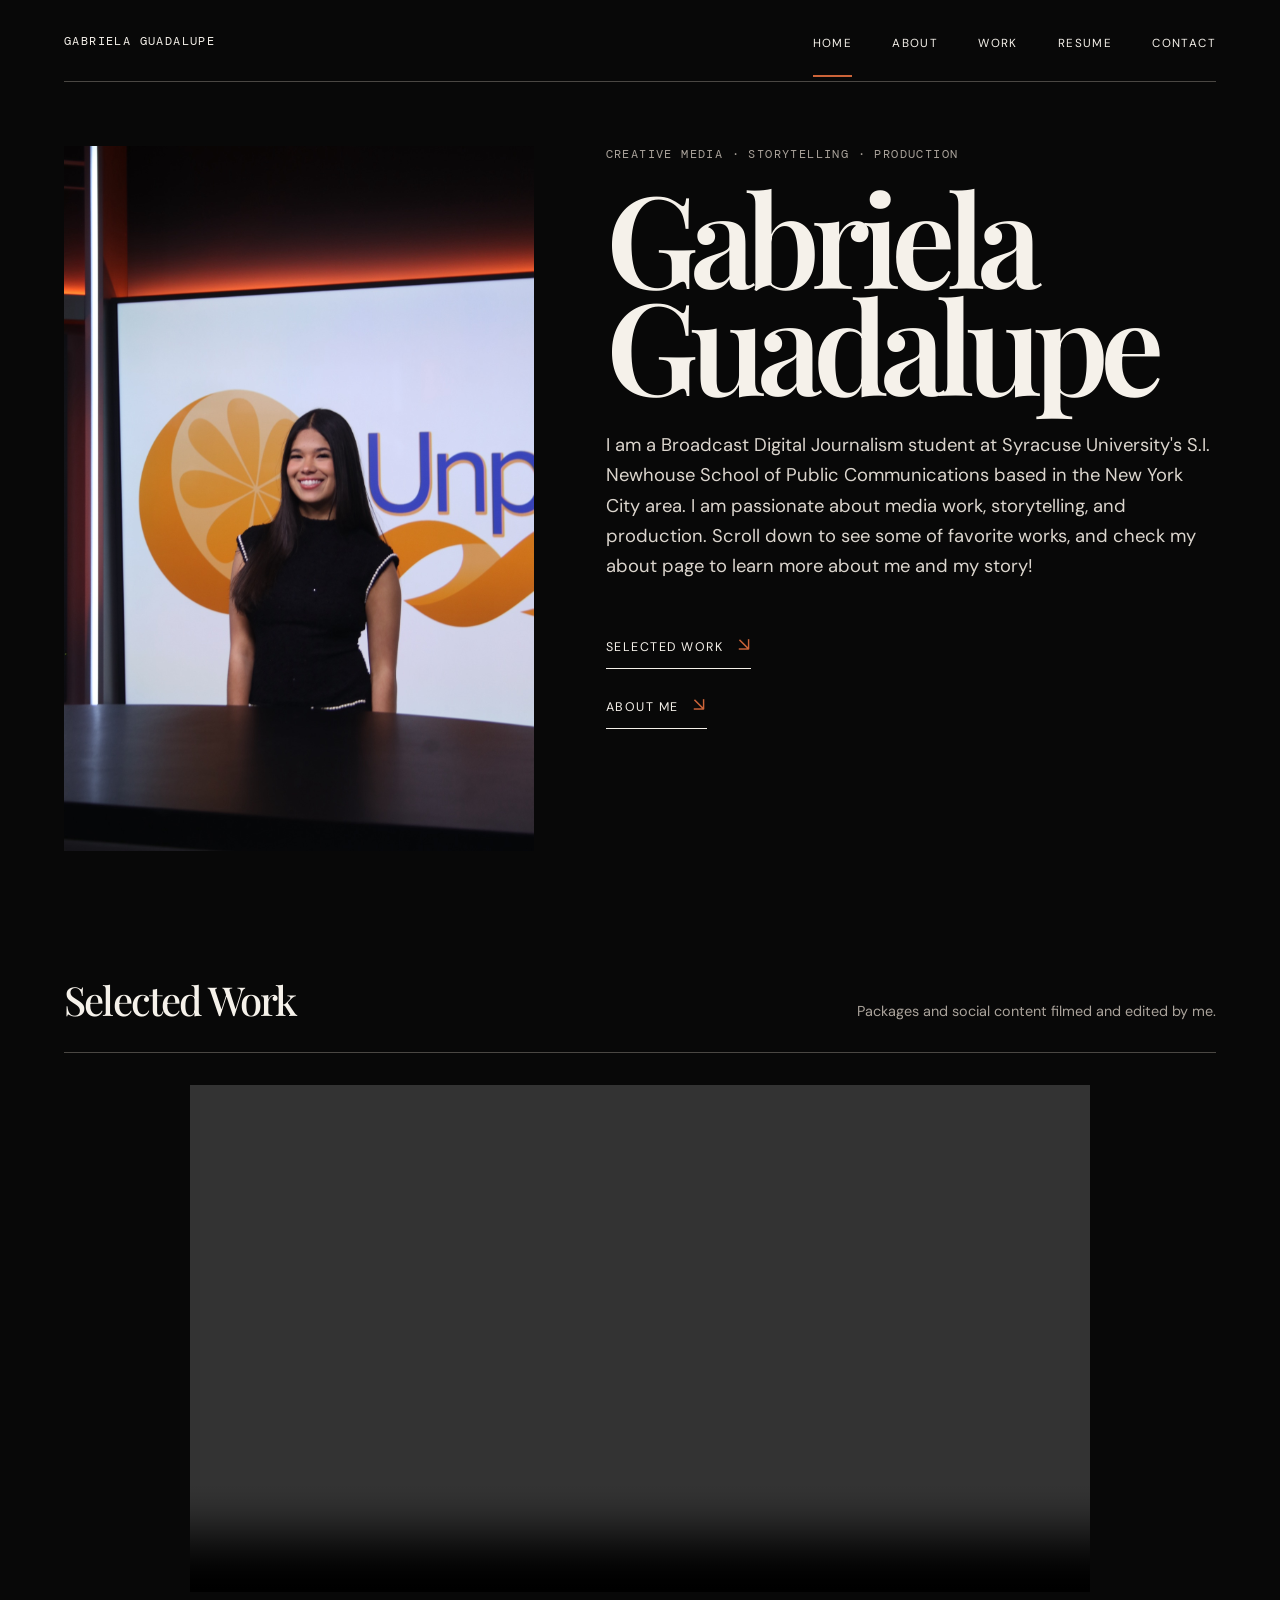
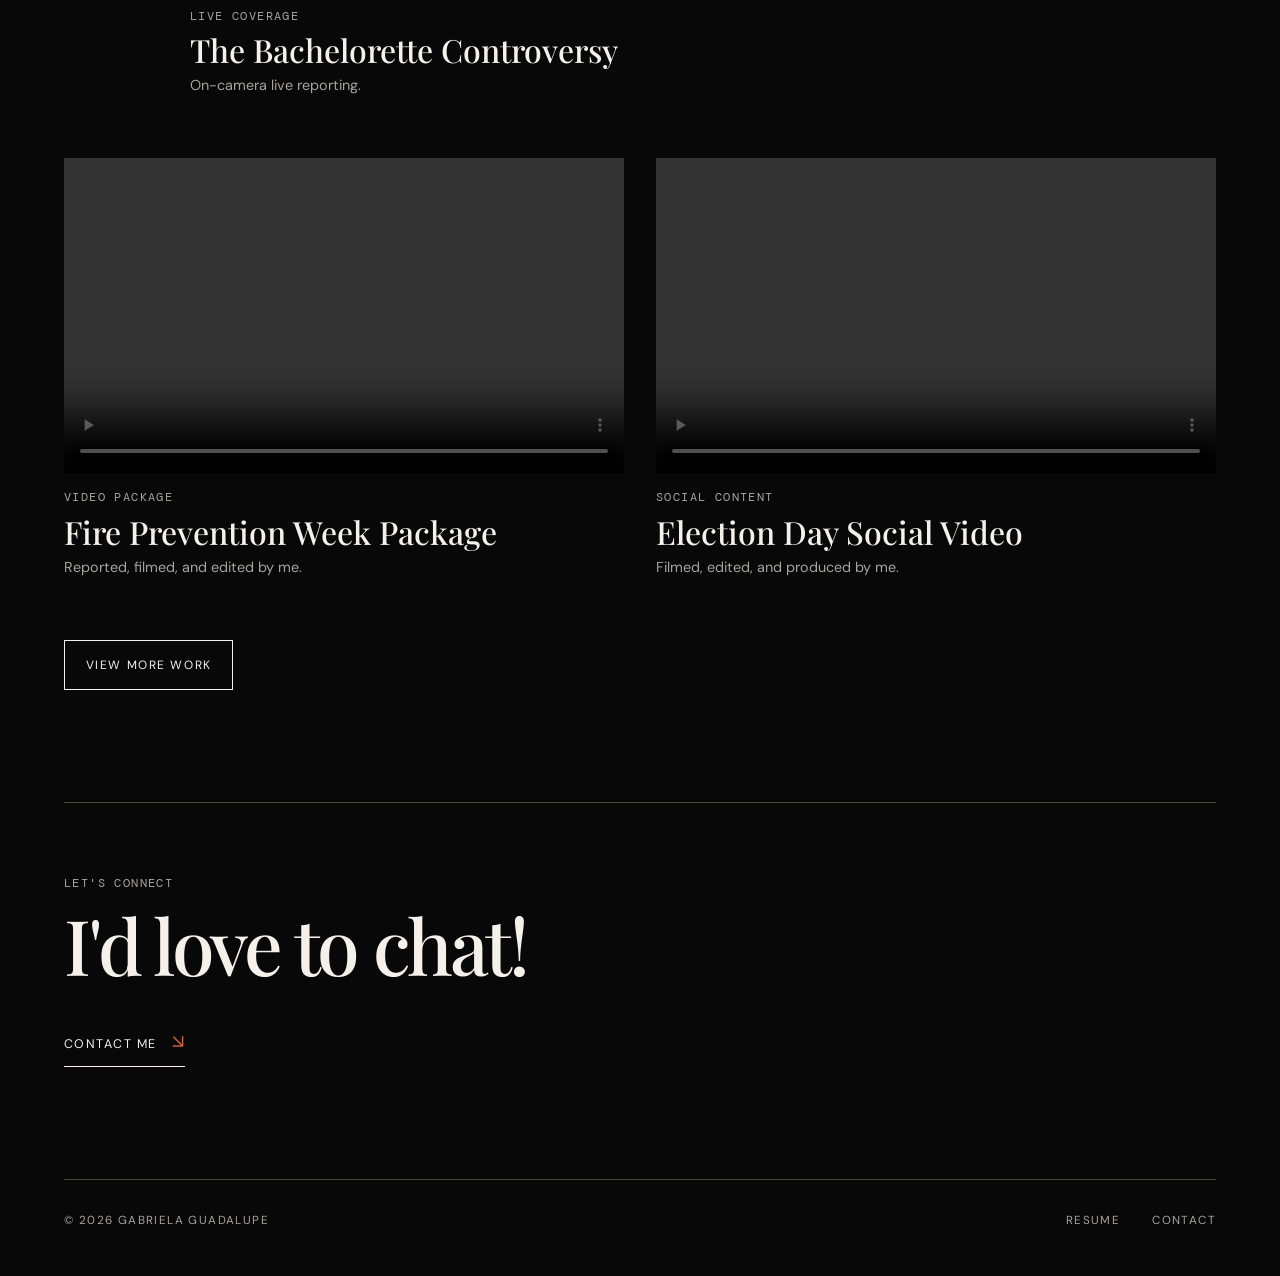
==== index.html @ 5ec6d978 "publishing to github." ====
<!doctype html>
<html lang="en">
  <head>
    <meta charset="UTF-8" />
    <meta name="viewport" content="width=device-width, initial-scale=1.0" />
    <meta name="description" content="Gabriela Guadalupe — Media, storytelling and production." />
    <title>Gabriela Guadalupe | Portfolio</title>
    <link rel="preconnect" href="https://fonts.googleapis.com" />
    <link rel="preconnect" href="https://fonts.gstatic.com" crossorigin />
    <link href="https://fonts.googleapis.com/css2?family=DM+Mono&family=DM+Sans:opsz,wght@9..40,400;9..40,500;9..40,700&family=Playfair+Display:ital,wght@0,500;0,600;0,700;1,500&display=swap" rel="stylesheet" />
    <link rel="stylesheet" href="styles.css" />
  </head>
  <body>
    <header class="site-header">
      <a class="wordmark" href="index.html">GABRIELA GUADALUPE</a>
      <button class="menu-button" aria-label="Open navigation" aria-expanded="false">MENU</button>
      <nav class="main-nav" aria-label="Main navigation">
        <a class="active" href="index.html">HOME</a>
        <a href="about.html">ABOUT</a>
        <a href="work.html">WORK</a>
        <a href="resume.html">RESUME</a>
        <a href="contact.html">CONTACT</a>
      </nav>
    </header>

    <main>
      <section class="hero wrap">
       <div class="hero-photo photo-placeholder">
  <img src="images/gabby-photo.jpg" alt="Photo of Gabriela Guadalupe" />
</div>
        <div class="hero-copy">
          <p class="eyebrow">CREATIVE MEDIA · STORYTELLING · PRODUCTION</p>
          <h1>Gabriela<br />Guadalupe</h1>
          <p class="intro">I am a Broadcast Digital Journalism student at Syracuse University's S.I. Newhouse School of Public Communications based in the New York City area. I am passionate about media work, storytelling, and production. Scroll down to see some of favorite works, and check my about page to learn more about me and my story!</p>
          <div class="hero-links">
            <a class="text-link" href="#selected-work">SELECTED WORK <span>↘</span></a>
            <a class="text-link" href="about.html">ABOUT ME <span>↘</span></a>
          </div>
        </div>
      </section>

      <section class="featured wrap" id="selected-work" aria-labelledby="featured-heading">
        <div class="section-heading">
          <h2 id="featured-heading">Selected Work</h2>
          <p>Packages and social content filmed and edited by me.</p>
        </div>

        <article class="feature-card feature-card-large">
          <video class="package-embed" controls playsinline preload="metadata">
            <source src="videos/bachlorettecontroversy.mp4" type="video/mp4">
            Your browser does not support video playback.
          </video>
          <div class="work-meta"><p class="eyebrow">LIVE COVERAGE</p><h3>The Bachelorette Controversy</h3><p>On-camera live reporting.</p></div>
        </article>

        <div class="work-grid">
          <article class="feature-card">
            <video class="package-embed" controls playsinline preload="metadata">
              <source src="videos/firepackage.mp4" type="video/mp4">
              Your browser does not support video playback.
            </video>
            <div class="work-meta"><p class="eyebrow">VIDEO PACKAGE</p><h3>Fire Prevention Week Package</h3><p>Reported, filmed, and edited by me.</p></div>
          </article>
          <article class="feature-card">
            <video class="package-embed" controls playsinline preload="metadata">
              <source src="videos/election-day-social.mp4" type="video/mp4">
              Your browser does not support video playback.
            </video>
            <div class="work-meta"><p class="eyebrow">SOCIAL CONTENT</p><h3>Election Day Social Video</h3><p>Filmed, edited, and produced by me.</p></div>
          </article>
        </div>
        <a class="button" href="work.html">VIEW MORE WORK</a>
      </section>

      <section class="contact-banner wrap">
        <p class="eyebrow">LET'S CONNECT</p>
        <h2>I'd love to chat!</h2>
        <a class="text-link" href="contact.html">CONTACT ME <span>↘</span></a>
      </section>
    </main>

    <footer><span>© <span id="year"></span> GABRIELA GUADALUPE</span><a href="resume.html">RESUME</a><a href="contact.html">CONTACT</a></footer>
    <script src="script.js"></script>
  </body>
</html>
---- styles.css ----
:root {
  --black: #080808;
  --white: #f5f1ea;
  --muted: #aaa39b;
  --line: #4a4743;
  --accent: #cc6439;
}

* {
  box-sizing: border-box;
}

html {
  scroll-behavior: smooth;
}

body {
  margin: 0;
  background: var(--black);
  color: var(--white);
  font-family: "DM Sans", sans-serif;
}

a {
  color: inherit;
  text-decoration: none;
}

.wrap {
  width: min(1320px, calc(100% - 8rem));
  margin: auto;
}

/* Navigation */

.site-header {
  width: min(1320px, calc(100% - 8rem));
  min-height: 82px;
  margin: auto;
  border-bottom: 1px solid var(--line);
  display: flex;
  align-items: center;
  justify-content: space-between;
}

.wordmark,
.main-nav,
a,
.eyebrow,
footer {
  font-size: 0.73rem;
  letter-spacing: 0.12em;
}

.wordmark {
  font-family: "DM Mono", monospace;
}

.main-nav {
  display: flex;
  gap: 2.5rem;
}

.main-nav a {
  padding: 1.9rem 0 1.5rem;
}

.main-nav a.active {
  border-bottom: 2px solid var(--accent);
}

.menu-button {
  display: none;
}

/* Homepage introduction */

.hero {
  display: grid;
  grid-template-columns: 1fr 1.3fr;
  gap: 4.5rem;
  padding: 4rem 0 7rem;
  align-items: stretch;
}


.hero-photo.photo-placeholder {
  width: 100%;
  min-height: 520px;
  height: 100%;
  overflow: hidden;
  background: #161616;
}

.hero-photo.photo-placeholder img {
  width: 100%;
  height: 100%;
  object-fit: contain;
  object-position: center bottom;
  display: block;
}

.hero-copy h1,
.page-title {
  margin: 1.3rem 0 2rem;
  font-family: "Playfair Display", serif;
  font-size: clamp(4.8rem, 10vw, 10.5rem);
  font-weight: 600;
  line-height: 0.84;
  letter-spacing: -0.07em;
}

.intro,
.page-intro {
  max-width: 630px;
  color: #dbd5cd;
  font-size: 1.15rem;
  line-height: 1.65;
}

.eyebrow {
  margin: 0;
  color: var(--muted);
  font-family: "DM Mono", monospace;
}

.text-link {
  display: inline-block;
  margin-top: 2rem;
  padding-bottom: 0.7rem;
  border-bottom: 1px solid var(--white);
  font-size: 0.78rem;
}

.text-link span {
  margin-left: 0.65rem;
  color: var(--accent);
  font-size: 1.2rem;
}

/* About section */

.about-strip {
  display: grid;
  grid-template-columns: 0.8fr 1.2fr;
  gap: 4.5rem;
  padding: 2.7rem 0 5.5rem;
  border-top: 1px solid var(--line);
}

.about-strip h2,
.section-heading h2,
.contact-banner h2 {
  margin: 0 0 1.2rem;
  font-family: "Playfair Display", serif;
  font-size: clamp(2rem, 4vw, 4rem);
  font-weight: 500;
  line-height: 1.05;
  letter-spacing: -0.045em;
}

.about-strip p:not(.eyebrow) {
  max-width: 650px;
  color: #c9c3bc;
  line-height: 1.75;
}

/* Work section */

.featured {
  padding: 1rem 0 7rem;
}

.section-heading {
  display: flex;
  align-items: baseline;
  justify-content: space-between;
  margin-bottom: 2rem;
  padding-bottom: 1.15rem;
  border-bottom: 1px solid var(--line);
}

.section-heading h2 {
  margin: 0;
  font-size: 2.5rem;
}

.section-heading p {
  color: var(--muted);
  font-size: 0.9rem;
}

.video-placeholder {
  position: relative;
  display: grid;
  aspect-ratio: 16 / 8;
  place-items: center;
  background: linear-gradient(135deg, #3d3d3d, #171717);
  color: #eae6df;
  font-size: 0.7rem;
  letter-spacing: 0.15em;
}

.video-placeholder::after {
  position: absolute;
  inset: 0;
  border: 1px solid #555;
  content: "";
}

.play-icon {
  display: grid;
  width: 64px;
  height: 64px;
  margin-bottom: 1.6rem;
  padding-left: 4px;
  place-items: center;
  border-radius: 50%;
  background: #161616cc;
  font-size: 2rem;
  letter-spacing: 0;
}

.video-placeholder .play-icon + span {
  position: absolute;
  top: 60%;
}

.work-meta {
  padding-top: 1rem;
}

.work-meta h3,
.archive-card h3 {
  margin: 0.55rem 0;
  font-family: "Playfair Display", serif;
  font-size: 2rem;
  font-weight: 500;
  line-height: 1.1;
}

.work-meta p:not(.eyebrow),
.archive-card p {
  margin: 0;
  color: var(--muted);
  font-size: 0.9rem;
}

.work-grid {
  display: grid;
  grid-template-columns: 1fr 1fr;
  gap: 2rem;
  margin: 4rem 0;
}

.small {
  aspect-ratio: 16 / 9;
}

.small .play-icon {
  width: 48px;
  height: 48px;
  font-size: 1.35rem;
}

.button {
  display: inline-block;
  padding: 1rem 1.3rem;
  border: 1px solid var(--white);
  font-size: 0.75rem;
  letter-spacing: 0.13em;
  transition: 0.2s;
}

.button:hover {
  background: var(--white);
  color: var(--black);
}

/* Contact banner */

.contact-banner {
  padding: 4.5rem 0 7rem;
  border-top: 1px solid var(--line);
}

.contact-banner h2 {
  margin: 0.8rem 0;
  font-size: clamp(3rem, 6vw, 6rem);
}

/* Other pages */

.page-top {
  padding: 5rem 0 8rem;
}

.page-title {
  margin-top: 0.7rem;
}

.page-title em {
  font-weight: 500;
}

.page-intro {
  margin-bottom: 3rem;
}

.work-section {
  margin-top: 7rem;
}

.archive-grid {
  display: grid;
  grid-template-columns: 1fr 1fr;
  gap: 2rem;
}

.archive-card {
  padding-bottom: 1.8rem;
  border-bottom: 1px solid var(--line);
}

.vertical {
  max-width: 330px;
  aspect-ratio: 9 / 12;
}

.resume-note {
  max-width: 620px;
  margin-top: 3rem;
  color: var(--muted);
  line-height: 1.7;
}

.resume-note code {
  color: var(--white);
}

.contact-links {
  margin-top: 5rem;
  border-top: 1px solid var(--line);
}

.contact-links a {
  display: flex;
  justify-content: space-between;
  padding: 1.5rem 0;
  border-bottom: 1px solid var(--line);
  font-family: "Playfair Display", serif;
  font-size: clamp(1.5rem, 3vw, 3rem);
  font-weight: 500;
  letter-spacing: -0.03em;
}

.contact-links span {
  color: var(--accent);
}

/* Footer */

footer {
  display: flex;
  gap: 2rem;
  width: min(1320px, calc(100% - 8rem));
  margin: auto;
  padding: 2rem 0 3rem;
  border-top: 1px solid var(--line);
  color: var(--muted);
}

footer a {
  margin-left: auto;
}

footer a + a {
  margin-left: 0;
}

/* Mobile version */

@media (max-width: 700px) {
  .wrap,
  .site-header,
  footer {
    width: calc(100% - 2.5rem);
  }

  .site-header {
    min-height: 68px;
  }

  .menu-button {
    display: block;
    border: 0;
    background: none;
    color: var(--white);
    font-family: "DM Mono", monospace;
    font-size: 0.7rem;
    letter-spacing: 0.12em;
  }

  .main-nav {
    display: none;
  }

  .main-nav.open {
    position: absolute;
    z-index: 5;
    top: 68px;
    right: 1.25rem;
    left: 1.25rem;
    display: flex;
    flex-direction: column;
    gap: 0;
    padding: 1rem;
    background: #151515;
  }

  .main-nav a {
    padding: 0.9rem;
  }

  .hero,
  .about-strip {
    grid-template-columns: 1fr;
    gap: 2rem;
  }

  .hero {
    padding: 2.5rem 0 4rem;
  }

  .hero-photo.photo-placeholder {
    width: 220px;
    height: 220px;
    justify-self: start;
    order: 2;
  }

  .hero-copy {
    order: 1;
  }

  .hero-copy h1,
  .page-title {
    font-size: 4.5rem;
  }

  .about-strip {
    padding: 2rem 0 4rem;
  }

  .section-heading {
    display: block;
  }

  .section-heading p {
    margin: 1rem 0 0;
  }

  .work-grid,
  .archive-grid {
    grid-template-columns: 1fr;
  }

  .featured {
    padding-bottom: 4rem;
  }

  .page-top {
    padding: 3rem 0 5rem;
  }

  .contact-links {
    margin-top: 3rem;
  }

  footer {
    flex-wrap: wrap;
    gap: 1rem;
  }

  footer a {
    margin-left: 0;
  }
}

/* About page */

.about-page {
  display: grid;
  grid-template-columns: 0.9fr 1.1fr;
  gap: 5rem;
  padding-top: 2rem;
  align-items: start;
}

.about-page-photo {
  height: 620px;
  overflow: hidden;
  background: #161616;
}

.about-page-photo img {
  width: 100%;
  height: 100%;
  object-fit: cover;
  object-position: center;
  display: block;
}

.about-page-copy h1 {
  margin: 0 0 2rem;
  font-family: "Playfair Display", serif;
  font-size: clamp(4rem, 7vw, 7.5rem);
  font-weight: 600;
  line-height: 0.9;
  letter-spacing: -0.06em;
}

.about-page-copy p {
  max-width: 600px;
  color: #dbd5cd;
  font-size: 1.1rem;
  line-height: 1.75;
}

@media (max-width: 700px) {
  .about-page {
    grid-template-columns: 1fr;
    gap: 2.5rem;
  }

  .about-page-photo {
    height: 450px;
  }
}

.feature-card iframe,
.archive-card iframe {
  width: 100%;
  aspect-ratio: 16 / 9;
  height: auto;
  border: 0;
  display: block;
}

.resume-preview {
  width: 100%;
  height: 900px;
  margin-top: 4rem;
  border: 1px solid var(--line);
  background: white;
}

.resume-preview iframe {
  width: 100%;
  height: 100%;
  border: 0;
}

/* Redesigned Work page */

.social-intro {
  max-width: 760px;
  margin: 1rem 0 6rem;
}

.social-intro p:last-child {
  color: #dbd5cd;
  font-size: 1.15rem;
  line-height: 1.65;
}

.social-project,
.work-category {
  padding: 4rem 0;
  border-top: 1px solid var(--line);
}

.project-heading {
  display: grid;
  grid-template-columns: 1fr 1fr;
  gap: 5rem;
  margin-bottom: 3rem;
}

.project-heading h2,
.work-category h2 {
  margin: 0.6rem 0 0;
  font-family: "Playfair Display", serif;
  font-size: clamp(2.8rem, 5vw, 5.5rem);
  font-weight: 500;
  line-height: 0.95;
  letter-spacing: -0.06em;
}

.project-heading p:last-child {
  max-width: 520px;
  margin: 0;
  color: #dbd5cd;
  font-size: 1rem;
  line-height: 1.7;
}

.manivest-grid {
  display: grid;
  grid-template-columns: 2fr 0.85fr 0.85fr;
  gap: 1.5rem;
  align-items: end;
}

.two-video-grid {
  display: grid;
  grid-template-columns: repeat(2, minmax(220px, 300px));
  gap: 2rem;
  justify-content: end;
}

.personal-work {
  display: flex;
  align-items: center;
  gap: 3rem;
  justify-content: center;
}

.video-card h3 {
  margin: 1rem 0 0.4rem;
  font-family: "Playfair Display", serif;
  font-size: 1.65rem;
  font-weight: 500;
}

.video-card p {
  margin: 0;
  color: var(--muted);
  font-size: 0.9rem;
}

.vertical-placeholder {
  display: grid;
  width: 100%;
  max-width: 280px;
  aspect-ratio: 9 / 16;
  place-items: center;
  background: linear-gradient(135deg, #3d3d3d, #171717);
}

.vertical-placeholder .play-icon {
  margin: 0;
}

.coming-soon {
  color: var(--white);
  font-family: "Playfair Display", serif;
  font-size: 1.7rem;
  font-style: italic;
}

.work-category h2 {
  margin: 0.6rem 0 1rem;
}

.category-description {
  margin: 0 0 2.5rem;
  color: var(--muted);
}

.package-grid {
  display: grid;
  grid-template-columns: 1fr 1fr;
  gap: 2rem;
}

/* Makes your YouTube embeds fit correctly */

.manivest-grid iframe,
.two-video-grid iframe,
.package-grid iframe {
  display: block;
  width: 100%;
  border: 0;
}

.manivest-grid iframe:not(.short-video),
.package-grid iframe {
  aspect-ratio: 16 / 9;
}

.short-video {
  max-width: 280px;
  aspect-ratio: 9 / 16;
}

@media (max-width: 700px) {
  .project-heading,
  .manivest-grid,
  .package-grid {
    grid-template-columns: 1fr;
    gap: 2rem;
  }

  .two-video-grid {
    grid-template-columns: 1fr;
    justify-content: start;
  }

  .personal-work {
    flex-direction: column;
    align-items: start;
  }

  .vertical-placeholder,
  .short-video {
    max-width: 100%;
  }
}

/* FINAL WORK PAGE LAYOUT — matches mockup */

.social-project {
  display: grid;
  grid-template-columns: minmax(230px, 0.8fr) minmax(0, 1.4fr);
  gap: 3rem;
  padding: 3rem 0;
  border-top: 1px solid var(--line);
  align-items: start;
}

.project-heading {
  margin: 0;
}

.project-heading > div {
  padding-left: 1rem;
  border-left: 4px solid var(--accent);
}

.project-heading h2 {
  margin: 0.35rem 0 0;
  font-family: "Playfair Display", serif;
  font-size: clamp(2.3rem, 3.5vw, 3.6rem);
  font-weight: 500;
  line-height: 0.95;
  letter-spacing: -0.06em;
}

.project-heading p:last-child {
  max-width: 330px;
  margin: 1.25rem 0 0;
  color: #dbd5cd;
  font-size: 0.95rem;
  line-height: 1.65;
}

/* All Manivest videos: three smaller vertical cards */

.manivest-grid {
  display: grid;
  grid-template-columns: repeat(3, minmax(150px, 200px));
  gap: 1.25rem;
  justify-content: start;
  align-items: start;
}

.manivest-grid .video-card {
  max-width: 200px;
}

.manivest-grid .vertical-placeholder {
  width: 100%;
  max-width: none;
}

/* NPRDP: two smaller vertical cards */

.two-video-grid {
  display: grid;
  grid-template-columns: repeat(2, minmax(150px, 200px));
  gap: 1.25rem;
  justify-content: start;
  align-items: start;
}

.two-video-grid .video-card {
  max-width: 200px;
}

.two-video-grid .vertical-placeholder {
  width: 100%;
  max-width: none;
}

/* Personal work: one card + “more coming soon” */

.personal-work {
  display: flex;
  align-items: center;
  gap: 2rem;
}

.personal-work .video-card {
  width: 200px;
}

.personal-work .vertical-placeholder {
  width: 100%;
  max-width: none;
}

.coming-soon {
  margin: 0;
  color: var(--white);
  font-family: "Playfair Display", serif;
  font-size: 1.5rem;
  font-style: italic;
}

/* Small labels below videos */

.video-card h3 {
  margin: 0.7rem 0 0.25rem;
  font-family: "Playfair Display", serif;
  font-size: 1.25rem;
  font-weight: 500;
  line-height: 1.05;
}

.video-card p {
  margin: 0;
  color: var(--muted);
  font-size: 0.8rem;
}

/* Reporting and live sections */

.work-category {
  padding: 3.5rem 0;
  border-top: 1px solid var(--line);
}

.work-category h2 {
  margin: 0.5rem 0;
  font-family: "Playfair Display", serif;
  font-size: clamp(2.6rem, 4vw, 4.5rem);
  font-weight: 500;
}

/* Mobile */

@media (max-width: 700px) {
  .social-project {
    grid-template-columns: 1fr;
    gap: 2rem;
  }

  .manivest-grid,
  .two-video-grid {
    grid-template-columns: repeat(2, minmax(130px, 1fr));
  }

  .manivest-grid .video-card,
  .two-video-grid .video-card {
    max-width: none;
  }

  .personal-work {
    align-items: start;
    flex-direction: column;
  }
}

/* Force each project title and description together */

.project-heading,
.project-heading > div {
  display: block !important;
}

.project-heading > div {
  padding-left: 1rem;
  border-left: 4px solid var(--accent);
}

.project-heading .project-description {
  max-width: 320px;
  margin: 1.1rem 0 0;
  color: #dbd5cd;
  font-size: 0.95rem;
  line-height: 1.65;
}

/* Make SOCIAL CONTENT a real section title */

.social-intro .eyebrow {
  display: block;
  margin-bottom: 1rem;
  padding-left: 1rem;
  border-left: 4px solid var(--accent);
  color: var(--white);
  font-family: "Playfair Display", serif;
  font-size: clamp(2.5rem, 4vw, 4.5rem);
  font-weight: 500;
  letter-spacing: -0.05em;
  line-height: 0.95;
}

/* Smaller, more organized project layout */

.social-project {
  grid-template-columns: 330px 1fr !important;
  gap: 2.5rem !important;
  padding: 2.5rem 0 !important;
}

.manivest-grid {
  grid-template-columns: repeat(3, 190px) !important;
  gap: 1.25rem !important;
}

.two-video-grid {
  grid-template-columns: repeat(2, 190px) !important;
  gap: 1.25rem !important;
}

.manivest-grid .video-card,
.two-video-grid .video-card {
  max-width: 190px !important;
}

/* Social Content heading — matches Video Packages style */

.social-intro {
  margin: 6rem 0 3rem;
  padding-bottom: 3rem;
  border-bottom: 1px solid var(--line);
}

.social-intro .eyebrow {
  display: block;
  margin: 0 0 0.7rem;
  padding: 0;
  border: 0;
  color: var(--muted);
  font-family: "DM Mono", monospace;
  font-size: 0.73rem;
  font-weight: 400;
  letter-spacing: 0.12em;
}

.social-intro h2 {
  margin: 0 0 0.75rem;
  font-family: "Playfair Display", serif;
  font-size: clamp(3rem, 5vw, 5.5rem);
  font-weight: 500;
  line-height: 0.95;
  letter-spacing: -0.06em;
}

.social-intro p:last-child {
  max-width: 620px;
  margin: 0;
  color: #dbd5cd;
  font-size: 1.05rem;
  line-height: 1.6;
}

/* More space between project description and videos */

.social-project {
  gap: 4rem !important;
}

/* Force all three Manivest videos to be equal vertical cards */

.manivest-grid .video-placeholder,
.manivest-grid .vertical-placeholder {
  width: 100%;
  aspect-ratio: 9 / 16;
  max-width: none;
}

.manivest-grid {
  align-items: start;
}

.vertical-embed {
  display: block;
  width: 100%;
  aspect-ratio: 9 / 16;
  height: 338px;
  border: 0;
}

.manivest-grid {
  display: grid;
  grid-template-columns: repeat(3, 190px);
  gap: 1.5rem;
  align-items: start;
}


/* Manivest + Parade videos: more space, centered, and on the same column grid
   so the Parade videos line up under the first two Manivest videos */

.manivest-grid,
.two-video-grid {
  grid-template-columns: repeat(3, 190px) !important;
  gap: 3rem !important;
  justify-content: center !important;
  justify-items: center;
}

@media (max-width: 700px) {
  .manivest-grid,
  .two-video-grid {
    grid-template-columns: 190px !important;
    gap: 2.5rem !important;
  }
}

.package-embed {
  display: block;
  width: 100%;
  aspect-ratio: 16 / 9;
  background: #000;
  border: 0;
}

/* Personal work: same 3-column grid as Manivest + Parade, so the video sits
   under the first video and "More coming soon" sits under the second */

.personal-work {
  display: grid;
  grid-template-columns: repeat(3, 190px);
  gap: 3rem;
  justify-content: center;
  justify-items: center;
  align-items: center;
}

.personal-work .video-card {
  width: 190px;
}

@media (max-width: 700px) {
  .personal-work {
    grid-template-columns: 190px;
    gap: 2.5rem;
  }
}

/* Home hero: "Selected Work" link stacked above "About Me" */

.hero-links {
  display: flex;
  flex-direction: column;
  align-items: flex-start;
}

.hero-links .text-link + .text-link {
  margin-top: 1.4rem;
}

#selected-work {
  scroll-margin-top: 2rem;
}

/* Home: keep the large featured video small enough that the next row of work
   peeks into view below it */

.feature-card-large {
  width: min(100%, 900px, calc((100vh - 18rem) * 16 / 9));
  margin: 0 auto;
}

/* Fullscreen button on the narrow vertical videos */

.video-frame {
  position: relative;
}

.fullscreen-button {
  position: absolute;
  top: 0.5rem;
  right: 0.5rem;
  display: grid;
  width: 34px;
  height: 34px;
  padding: 0;
  place-items: center;
  border: 0;
  border-radius: 50%;
  background: rgba(8, 8, 8, 0.6);
  color: #fff;
  cursor: pointer;
  transition: background 0.2s;
}

.fullscreen-button:hover,
.fullscreen-button:focus-visible {
  background: var(--accent);
}

.fullscreen-button svg {
  width: 18px;
  height: 18px;
  fill: none;
  stroke: currentColor;
  stroke-width: 2;
  stroke-linecap: round;
  stroke-linejoin: round;
}

/* Wider-than-16:9 clips: fill the box instead of showing black bars
   (trims a little off the left and right edges) */

.package-embed.fill-frame {
  object-fit: cover;
}

/* PHONES: stack each project's description above its videos, and show the
   vertical videos two per row (earlier !important rules forced the desktop
   two-column layout, which pushed the videos off-screen) */

@media (max-width: 700px) {
  .social-project {
    grid-template-columns: 1fr !important;
    gap: 2rem !important;
  }

  .manivest-grid,
  .two-video-grid,
  .personal-work {
    grid-template-columns: repeat(2, minmax(0, 1fr)) !important;
    gap: 1.5rem 1rem !important;
    justify-content: stretch !important;
    justify-items: stretch !important;
  }

  .manivest-grid .video-card,
  .two-video-grid .video-card,
  .personal-work .video-card {
    width: auto !important;
    max-width: none !important;
  }

  .vertical-embed {
    height: auto;
  }

  .coming-soon {
    font-size: 1.25rem;
  }
}

/* PHONES: home photo — drop the 520px desktop minimum height, which left an
   empty gray block above the photo */

@media (max-width: 700px) {
  .hero-photo.photo-placeholder {
    min-height: 0;
    height: auto;
  }

  .hero-photo.photo-placeholder img {
    height: auto;
  }
}

/* Resume shown as an image (PDF embeds don't display on most phones) */

.resume-preview {
  height: auto;
  max-width: 900px;
  background: #fff;
}

.resume-preview a {
  display: block;
}

.resume-preview img {
  display: block;
  width: 100%;
  height: auto;
}

/* About page: photos + video in the left column, next to the text */

.about-gallery {
  display: grid;
  gap: 2.5rem;
}

.gallery-item {
  margin: 0;
}

/* Every photo/video sits in the same portrait frame so the rows line up */

.media-frame {
  position: relative;
  aspect-ratio: 4 / 5;
  overflow: hidden;
  background: #161616;
}

.media-frame img,
.media-frame video {
  display: block;
  width: 100%;
  height: 100%;
  object-fit: cover;
}

.media-frame video {
  background: #000;
}

/* Shown only while a file is missing */
.media-frame.is-missing::after {
  position: absolute;
  inset: 0;
  display: grid;
  place-items: center;
  padding: 1rem;
  border: 1px dashed var(--line);
  color: var(--muted);
  content: "Add " attr(data-file);
  font-family: "DM Mono", monospace;
  font-size: 0.7rem;
  letter-spacing: 0.08em;
  text-align: center;
}

.media-frame.is-missing img,
.media-frame.is-missing video {
  visibility: hidden;
}

/* Dogs: two photos close together, one caption underneath */

.pair-photos {
  display: grid;
  grid-template-columns: 1fr 1fr;
  gap: 0.5rem;
}

/* Dance team + Kidz Bop side by side */

.gallery-grid {
  display: grid;
  grid-template-columns: repeat(2, minmax(0, 1fr));
  gap: 1.25rem;
}

/* Dance video: half the column width, centered */

.gallery-video {
  width: calc(50% - 0.625rem);
  margin: 0 auto;
}

.gallery-item figcaption {
  margin-top: 0.8rem;
  color: var(--muted);
  font-size: 0.85rem;
  line-height: 1.5;
}

.gallery-item figcaption strong {
  display: block;
  margin-bottom: 0.2rem;
  color: var(--white);
  font-family: "Playfair Display", serif;
  font-size: 1.2rem;
  font-weight: 500;
  line-height: 1.2;
}

/* Phones: text first, then the photos */

@media (max-width: 700px) {
  .about-gallery {
    order: 2;
  }

  .gallery-grid {
    gap: 1rem;
  }

  .gallery-video {
    width: 100%;
    max-width: 320px;
  }
}

/* Kidz Bop photo: keep the bow in view, and zoom slightly to hide the thin
   white border on the photo's right edge */
.kidzbop-photo {
  object-position: 50% 25%;
  transform: scale(1.04);
  transform-origin: 40% 25%;
}

/* Dance team photo: zoom in on Gabriela while keeping the pom-pom and
   shoes in frame */
.danceteam-photo {
  transform: scale(1.25);
  transform-origin: 53% 45%;
}

/* Dance video is horizontal: full column width, 16:9 */
.gallery-video {
  width: 100%;
  max-width: none;
}

.media-frame--wide {
  aspect-ratio: 16 / 9;
}

.media-frame--wide video {
  object-fit: contain;
}

/* Wide videos already show the browser's own fullscreen button */
.media-frame--wide .fullscreen-button {
  display: none;
}
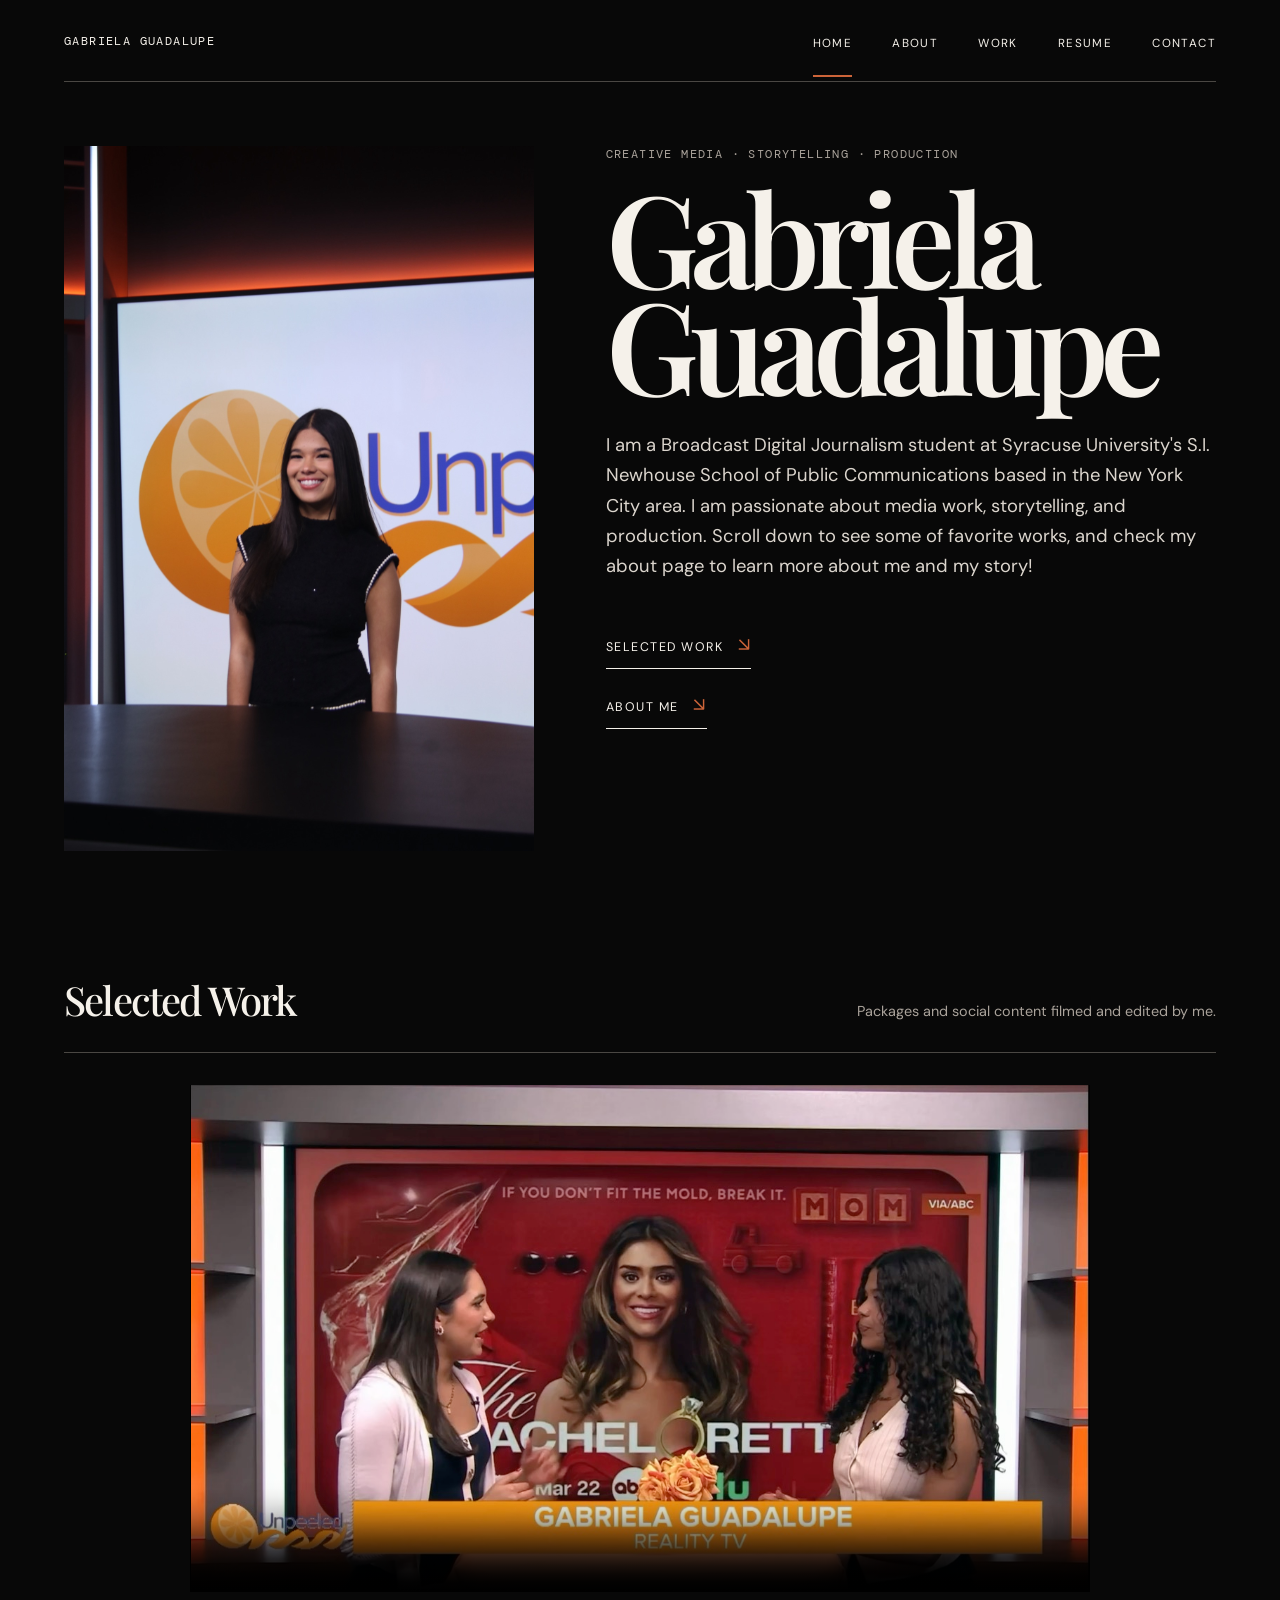
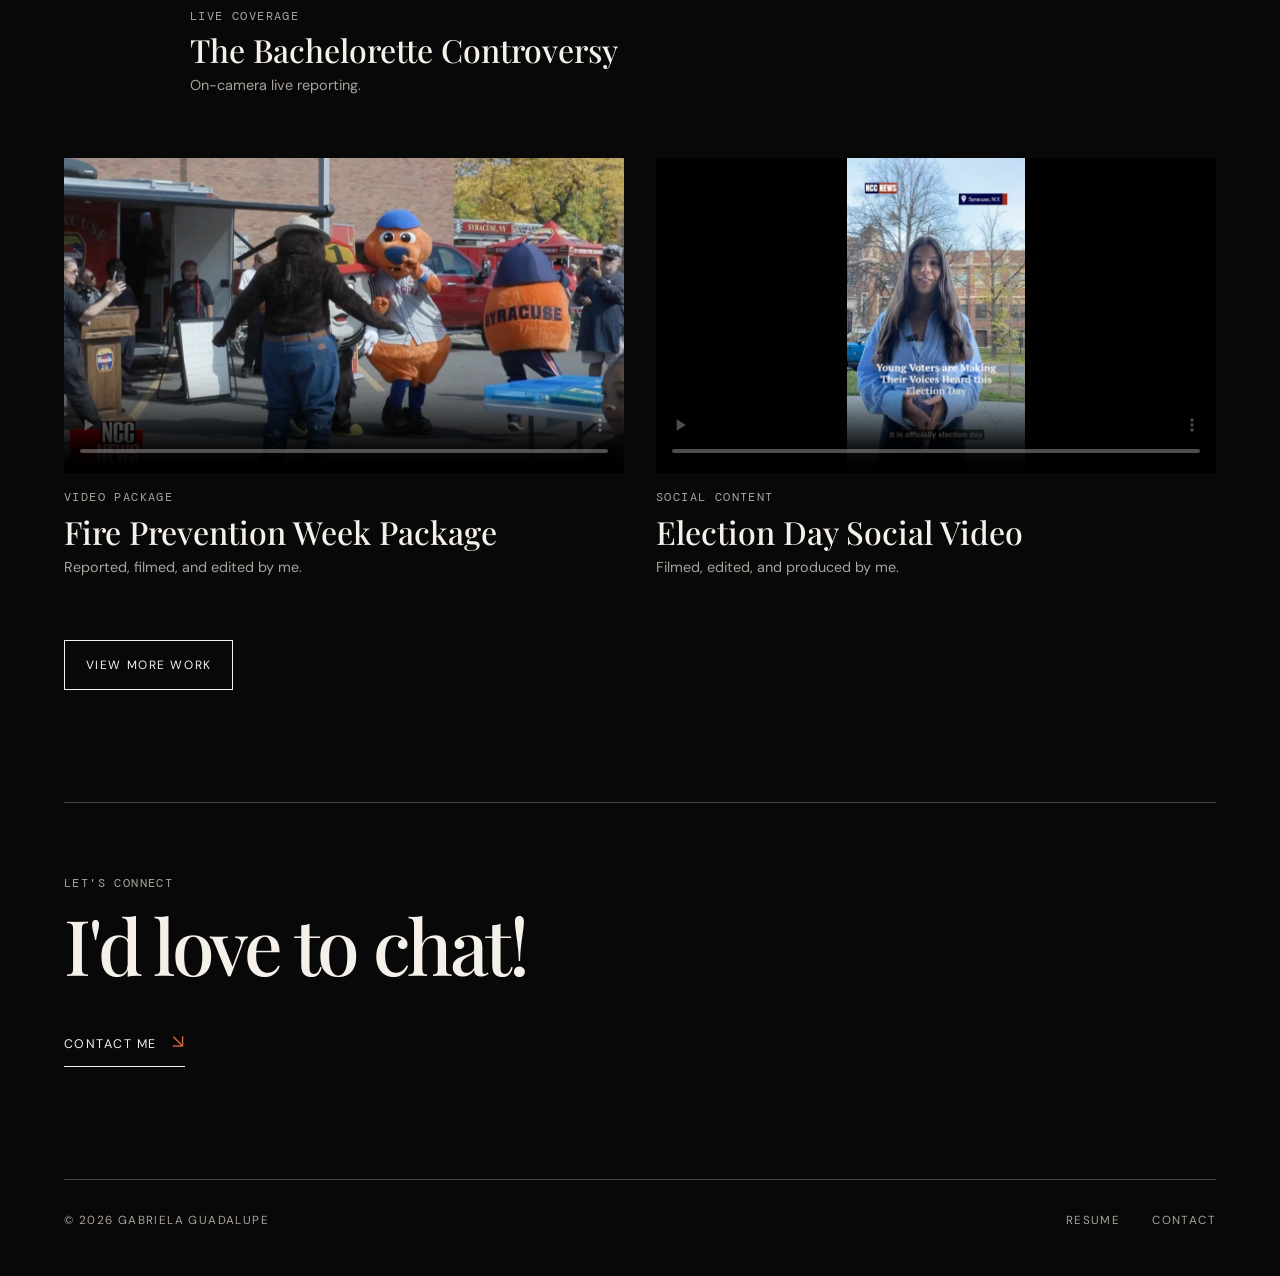
==== commit 5d0ce0a4: "fixed mobile thumbnails" ====
--- a/index.html
+++ b/index.html
@@ -46,7 +46,7 @@
         </div>
 
         <article class="feature-card feature-card-large">
-          <video class="package-embed" controls playsinline preload="metadata">
+          <video class="package-embed" controls playsinline preload="metadata" poster="images/posters/bachlorettecontroversy.jpg">
             <source src="videos/bachlorettecontroversy.mp4" type="video/mp4">
             Your browser does not support video playback.
           </video>
@@ -55,14 +55,14 @@
 
         <div class="work-grid">
           <article class="feature-card">
-            <video class="package-embed" controls playsinline preload="metadata">
+            <video class="package-embed" controls playsinline preload="metadata" poster="images/posters/firepackage.jpg">
               <source src="videos/firepackage.mp4" type="video/mp4">
               Your browser does not support video playback.
             </video>
             <div class="work-meta"><p class="eyebrow">VIDEO PACKAGE</p><h3>Fire Prevention Week Package</h3><p>Reported, filmed, and edited by me.</p></div>
           </article>
           <article class="feature-card">
-            <video class="package-embed" controls playsinline preload="metadata">
+            <video class="package-embed" controls playsinline preload="metadata" poster="images/posters/election-day-social.jpg">
               <source src="videos/election-day-social.mp4" type="video/mp4">
               Your browser does not support video playback.
             </video>
